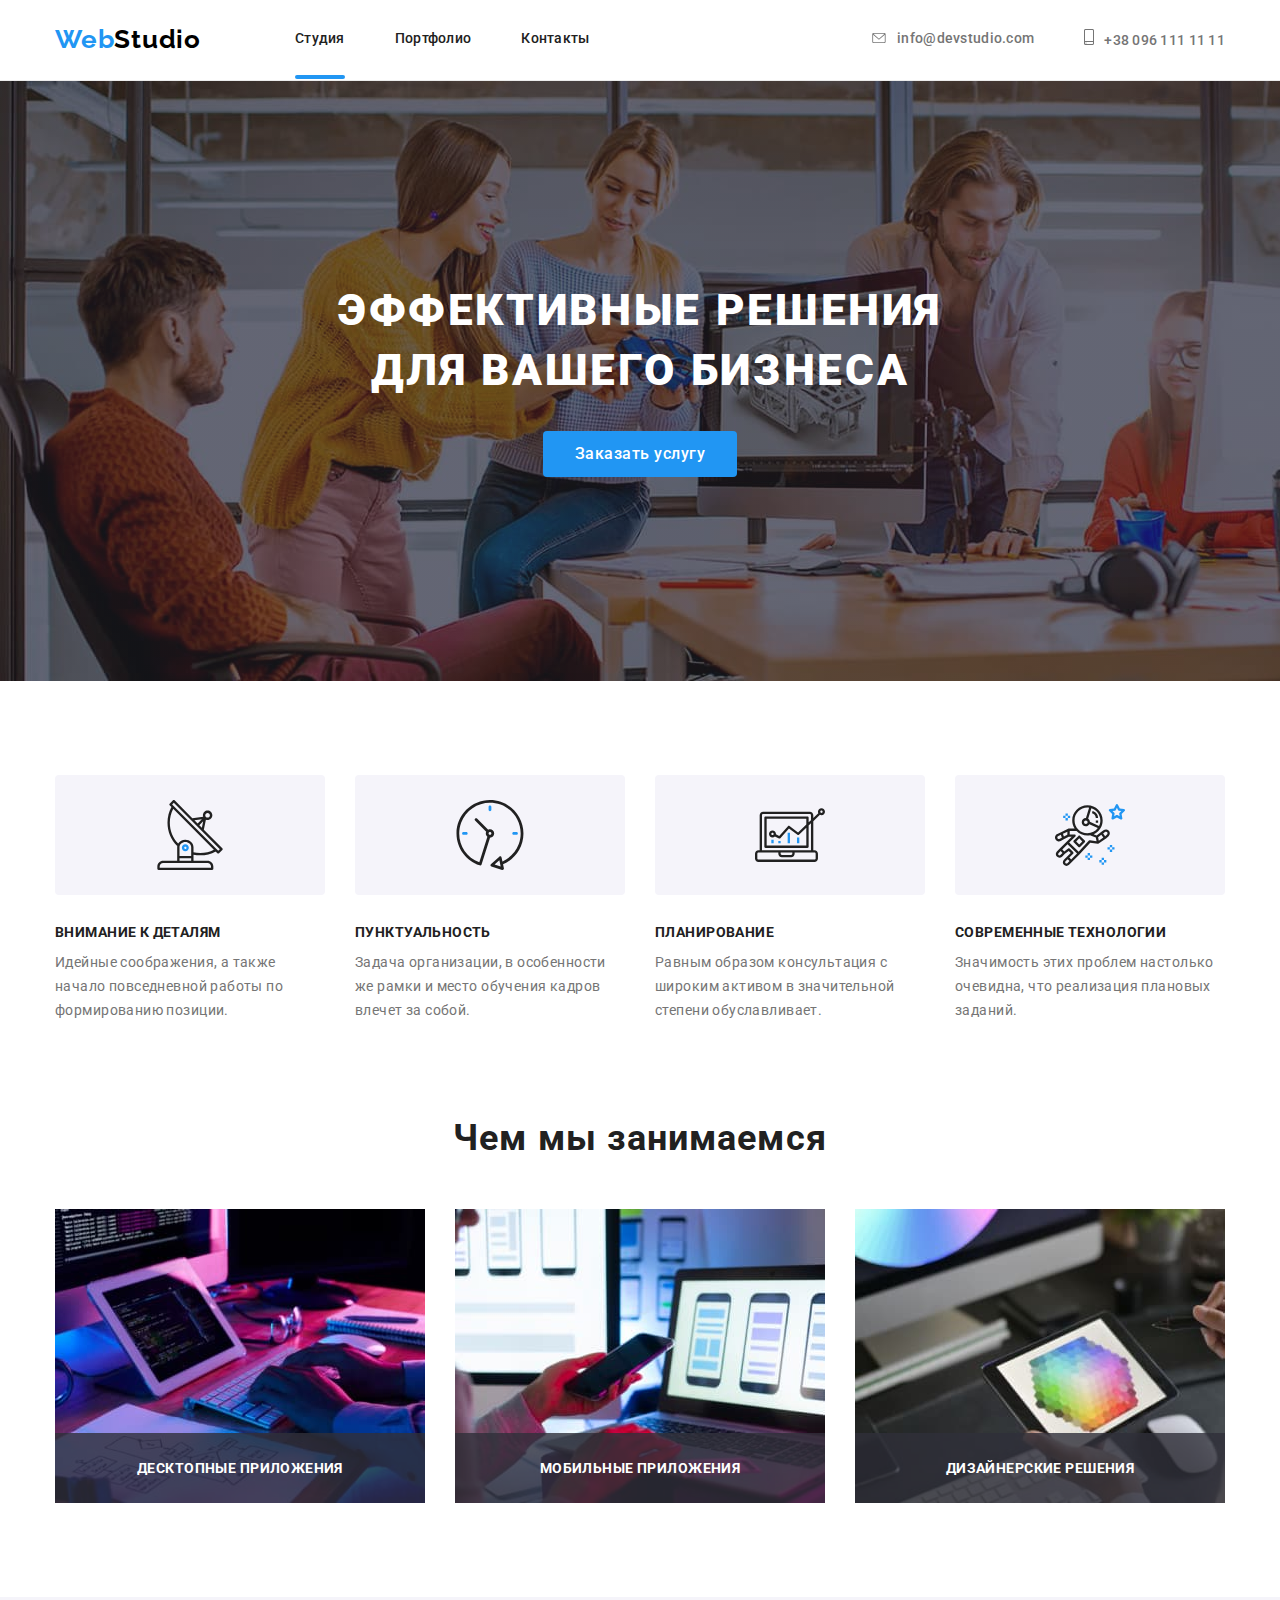
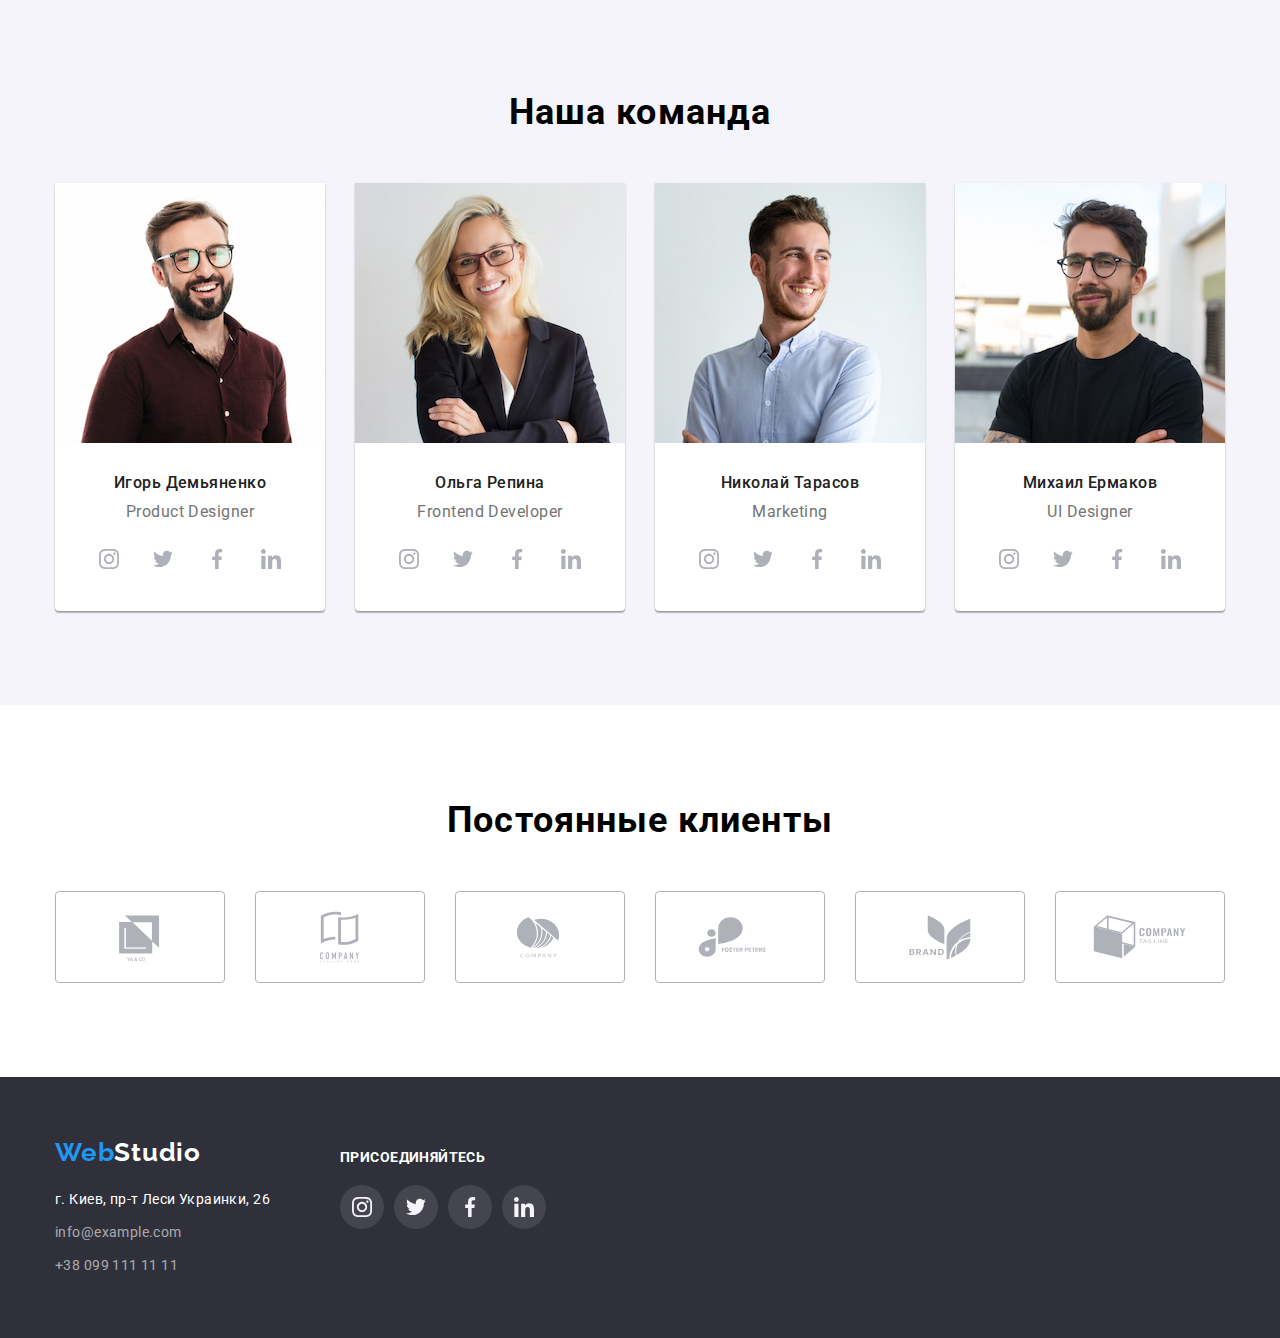
==== index.html @ 4d93e909 "Вигружає контент, Добавляє ховер" ====
<!DOCTYPE html>
<html lang="ru">
  <head>
    <meta charset="UTF-8" />
    <meta http-equiv="X-UA-Compatible" content="IE=edge" />
    <meta name="viewport" content="width=device-width, initial-scale=1.0" />
    <title>Web studio</title>
    <link
      href="https://fonts.googleapis.com/css2?family=Raleway:wght@700&family=Roboto:wght@400;500;700;900&display=swap"
      rel="stylesheet"
    />
    <link
      rel="stylesheet"
      href="https://cdnjs.cloudflare.com/ajax/libs/modern-normalize/1.1.0/modern-normalize.min.css"
    />
    <link rel="stylesheet" href="./css/styles.css" />
  </head>
  <body>
    <!--Шапка -->
    <header>
      <div class="container main-nav">
        <nav class="nav-title">
          <a href="./index.html" class="logo"
            ><span class="logo-alt-color">Web</span>Studio</a
          >
          <ul class="site-nav">
            <li class="list"><a href="./index.html" class="link current">Студия</a></li>
            <li class="list">
              <a href="./portfolio.html" class="link">Портфолио</a>
            </li>
            <li class="list"><a href="" class="link">Контакты</a></li>
          </ul>
        </nav>
        
        <div class="nav-contacts">
          <ul class="contacts-list">
            <li class="list">              
              <a href="info@devstudio.com" class="link contact-hover">
              
              <svg class="contact-icon" width="16" height="10">
                <use href="./images/icons.svg#icon-envelope"></use>
              </svg>info@devstudio.com</a>
              
            </li>
            <li class="list  ">
              <a href="tell:+380961111111" class="link">

                <svg class="contact-icon" width="10" height="16">
                <use href="./images/icons.svg#icon-smartphone"></use>
              </svg>+38 096 111 11 11</a>

            </li>
          </ul>
        </div>
      </div>
    </header>
    <!-- Основной контент -->
    <main>
      <!--Герой -->
      
      <section class="hero">
        <div class="container">
          <div class="hero-bg"></div>
          <h1 class="hero-title">Эффективные решения для вашего бизнеса</h1>
          <button type="button" class="button primary">Заказать услугу</button>
        </div>
      </section>

      <!--Особенности -->
      <section class="features">
        <div class="container">
          <h2 class="visually-hidden">Особенности</h2>
          <ul class="feature-list">
            <li class="list">
              <div class="feature-box">
              <svg class="icon features-icon" width="70" height="70">
                <use href="./images/icons.svg#icon-antenna"></use>
              </svg>
              </div>  
              <h3 class="feature-title">Внимание к деталям</h3>
              <p class="feature-description">
                Идейные соображения, а также начало повседневной работы по
                формированию позиции.
              </p>
            </li>
            <li class="list">
              <div class="feature-box">
              <svg class="icon features-icon" width="70" height="70">
                <use href="./images/icons.svg#icon-clock"></use>
              </svg>
            </div>
              <h3 class="feature-title">Пунктуальность</h3>
              <p class="feature-description">
                Задача организации, в особенности же рамки и место обучения
                кадров влечет за собой.
              </p>
            </li>
            <li class="list">
              <div class="feature-box">
              <svg class="icon features-icon" width="70" height="70">
                <use href="./images/icons.svg#icon-diagram"></use>
              </svg>
            </div>
              <h3 class="feature-title">Планирование</h3>
              <p class="feature-description">
                Равным образом консультация с широким активом в значительной
                степени обуславливает.
              </p>
            </li>
            <li class="list">
              <div class="feature-box">
              <svg class="icon features-icon" width="70" height="70">
                <use href="./images/icons.svg#icon-astronaut"></use>
              </svg>
            </div>
              <h3 class="feature-title">Современные технологии</h3>
              <p class="feature-description">
                Значимость этих проблем настолько очевидна, что реализация
                плановых заданий.
              </p>
            </li>
          </ul>
        </div>
      </section>
      <!--Чем мы занимаемся-->
      <section class="employment">
        <div class="container">
          <h2 class="employment-title">Чем мы занимаемся</h2>
          <ul class="employment-list">
            <li class="list">
              <div class="employment-label">                
                <img src="./images/box1.jpg" alt="box1" width="370" />
                <p class="label">Десктопные приложения</p>
              </div> 
            </li>
            <li class="list">
              <div class="employment-label">
              <img src="./images/box2.jpg" alt="box2" width="370" />
              <p class="label">Мобильные приложения</p>
            </div>
            </li>
            <li class="list">
              <div class="employment-label">
              <img src="./images/box3.jpg" alt="box3" width="370" />
              <p class="label">Дизайнерские решения</p>
            </div>
            </li>
          </ul>
        </div>
      </section>
      <!--Наша команда-->
      <section class="our-team">
        <div class="container">
          <h2 class="our-team-title">Наша команда</h2>
          <ul class="our-team-list">
            <li class="list">
              <img src="./images/img1.jpg" alt="Игорь Демьяненко" width="270" />
              <div class="our-team-block">
                <h3 class="team-member">Игорь Демьяненко</h3>
                <p class="duties">Product Designer</p>
                <ul class=" social-list">
                  <li class="social-list-link">
                    <a href="" class="social-link">
                      <svg class="our-team-icon " width="20" height="20">
                        <use href="./images/icons.svg#icon-instagram"></use>
                      </svg>
                    </a>
                  </li>
                  <li class="social-list-link">
                    <a href="" class="social-link">
                      <svg class="our-team-icon " width="20" height="20">
                        <use href="./images/icons.svg#icon-twitter"></use>
                      </svg>
                    </a>
                  </li>
                  <li class="social-list-link">
                    <a href="" class="social-link">
                      <svg class="our-team-icon " width="20" height="20" >
                        <use href="./images/icons.svg#icon-facebook"></use>
                      </svg>
                    </a>
                  </li >
                  <li class="social-list-link">
                    <a href="" class="social-link">
                      <svg class="our-team-icon "width="20" height="20">
                        <use href="./images/icons.svg#icon-linkedin"></use>
                      </svg>
                    </a>
                  </li>
              </ul>
              </div>
            </li>
            <li class="list">
              <img src="./images/img2.jpg" alt="Ольга Репина" width="270" />
              <div class="our-team-block">
                <h3 class="team-member">Ольга Репина</h3>
                <p class="duties">Frontend Developer</p>
                <ul class=" social-list">
                  <li class="social-list-link">
                    <a href="instagram" class="social-link">
                      <svg class="our-team-icon " width="20" height="20">
                        <use href="./images/icons.svg#icon-instagram"></use>
                      </svg>
                    </a>
                  </li>
                  <li class="social-list-link">
                    <a href="twitter" class="social-link">
                      <svg class="our-team-icon " width="20" height="20">
                        <use href="./images/icons.svg#icon-twitter"></use>
                      </svg>
                    </a>
                  </li>
                  <li class="social-list-link">
                    <a href="facebook" class="social-link">
                      <svg class="our-team-icon " width="20" height="20" >
                        <use href="./images/icons.svg#icon-facebook"></use>
                      </svg>
                    </a>
                  </li >
                  <li class="social-list-link">
                    <a href="linkedin" class="social-link">
                      <svg class="our-team-icon "width="20" height="20">
                        <use href="./images/icons.svg#icon-linkedin"></use>
                      </svg>
                    </a>
                  </li>
              </ul>
              </div>
            </li>
            <li class="list">
              <img src="./images/img3.jpg" alt="Николай Тарасов" width="270" />
              <div class="our-team-block">
                <h3 class="team-member">Николай Тарасов</h3>
                <p class="duties">Marketing</p>
                <ul class=" social-list">
                  <li class="social-list-link">
                    <a href="instagram" class="social-link">
                      <svg class="our-team-icon " width="20" height="20">
                        <use href="./images/icons.svg#icon-instagram"></use>
                      </svg>
                    </a>
                  </li>
                  <li class="social-list-link">
                    <a href="twitter" class="social-link">
                      <svg class="our-team-icon " width="20" height="20">
                        <use href="./images/icons.svg#icon-twitter"></use>
                      </svg>
                    </a>
                  </li>
                  <li class="social-list-link">
                    <a href="facebook" class="social-link">
                      <svg class="our-team-icon " width="20" height="20" >
                        <use href="./images/icons.svg#icon-facebook"></use>
                      </svg>
                    </a>
                  </li >
                  <li class="social-list-link">
                    <a href="linkedin" class="social-link">
                      <svg class="our-team-icon "width="20" height="20">
                        <use href="./images/icons.svg#icon-linkedin"></use>
                      </svg>
                    </a>
                  </li>
              </ul>
              </div>
            </li>
            <li class="list">
              <img src="./images/img4.jpg" alt="Михаил Ермаков" width="270" />
              <div class="our-team-block">
                <h3 class="team-member">Михаил Ермаков</h3>
                <p class="duties">UI Designer</p>
                <ul class=" social-list">
                  <li class="social-list-link">
                    <a href="instagram" class="social-link">
                      <svg class="our-team-icon " width="20" height="20">
                        <use href="./images/icons.svg#icon-instagram"></use>
                      </svg>
                    </a>
                  </li>
                  <li class="social-list-link">
                    <a href="twitter" class="social-link">
                      <svg class="our-team-icon " width="20" height="20">
                        <use href="./images/icons.svg#icon-twitter"></use>
                      </svg>
                    </a>
                  </li>
                  <li class="social-list-link">
                    <a href="facebook" class="social-link">
                      <svg class="our-team-icon " width="20" height="20" >
                        <use href="./images/icons.svg#icon-facebook"></use>
                      </svg>
                    </a>
                  </li >
                  <li class="social-list-link">
                    <a href="linkedin" class="social-link">
                      <svg class="our-team-icon "width="20" height="20">
                        <use href="./images/icons.svg#icon-linkedin"></use>
                      </svg>
                    </a>
                  </li>
              </ul>
        </div>
      </section>

      <!-- Постоянные клиенты -->
      <section class="clients">
        <div class="container">
          <h2 class="clients-title">Постоянные клиенты</h2>
          <ul class="clients-list">
            <li class="list">
              <a href="" class="clients-box">
                <svg class="icon " width="106" height="60">
                  <use href="./images/icons.svg#icon-logo1"></use>
                </svg>
              </a>
            </li>
            <li class="list">
              <a href=""  class="clients-box">
                <svg class="icon " width="106" height="60">
                  <use href="./images/icons.svg#icon-logo2"></use>
                </svg>
              </a>
            </li>
            <li class="list">
              <a href="" class="clients-box">
                <svg class="icon " width="106" height="60">
                  <use href="./images/icons.svg#icon-logo3"></use>
                </svg>
              </a>
            </li>
            <li class="list">
              <a href=""  class="clients-box">
                <svg class="icon " width="106" height="60">
                  <use href="./images/icons.svg#icon-logo4"></use>
                </svg>
              </a>
            </li>
            <li class="list">
              <a href=""  class="clients-box">
                <svg class="icon " width="106" height="60">
                  <use href="./images/icons.svg#icon-logo5"></use>
                </svg>
              </a>
            </li>
            <li class="list">
              <a href=""  class="clients-box">
                <svg class="icon " width="106" height="60">
                  <use href="./images/icons.svg#icon-logo6"></use>
                </svg>
              </a>
            </li>
          </ul>
        </div>
      </section>
    </main>
    <footer>
      <!--Футер-->
      <div class="container footer-connect">        
        <div class="footer-address">
          <a href="./index.html" class="logo"
          ><span class="logo-alt-color">Web</span>Studio</a>
        <address class="address">
          <ul class="address-list">
            <li class="list">
              <a href="" class="link"> г. Киев, пр-т Леси Украинки, 26</a>
            </li>
            <li class="list">
              <a href="mailto:info@example.com" class="link link-alt-color"
                >info@example.com</a
              >
            </li>
            <li class="list">
              <a href="tell:+380991111111" class="link link-alt-color"
                >+38 099 111 11 11
              </a>
            </li>
          </ul>
        </address>
        </div>
        <div class="footer-connect-section">
          <h2 class="footer-connect-title">присоединяйтесь</h2>
            <ul class=" social-list">
              <li class="social-list-link">
                <a href="instagram" class="social-link">
                  <svg class="connect-icon " width="20" height="20">
                    <use href="./images/icons.svg#icon-instagram"></use>
                  </svg>
                </a>
              </li>
              <li class="social-list-link">
                <a href="twitter" class="social-link">
                  <svg class="connect-icon " width="20" height="20">
                    <use href="./images/icons.svg#icon-twitter"></use>
                  </svg>
                </a>
              </li>
              <li class="social-list-link">
                <a href="facebook" class="social-link">
                  <svg class="connect-icon " width="20" height="20" >
                    <use href="./images/icons.svg#icon-facebook"></use>
                  </svg>
                </a>
              </li >
              <li class="social-list-link">
                <a href="linkedin" class="social-link">
                  <svg class="connect-icon "width="20" height="20">
                    <use href="./images/icons.svg#icon-linkedin"></use>
                  </svg>
                </a>
              </li>
          </ul>
          </div>     
        </div>
      </div>
    </footer>
  </body>
</html>
---- css/styles.css ----
:root {
  --primary-text-color: #000000;
  --main-text-color: #212121;
  --title-text-color: #757575;
  --accent-color: #2196f3;
  --primary-wite-color: #ffffff;
  --primary-button-color: #f5f4fa;
  --footer-color: #2f303a;
  --icon-primary-color: #afb1b8;
}
body {
  background-color: var(--primary-white-color);
  color: var(--primary-text-color);

  font-family: "Roboto", sans-serif;
  letter-spacing: 0.02em;
  font-size: 14px;
  line-height: 1.17;
}

h1,
h2,
h3,
h4,
h5,
h6,
p,
ul {
  margin: 0;
  padding: 0;
}
.container {
  margin-left: auto;
  margin-right: auto;
  width: 1200px;
  padding-left: 15px;
  padding-right: 15px;
}

/* Logo */
.logo {
  color: var(--primary-text-color);
  font-family: "Raleway", sans-serif;
  font-weight: 700;
  font-size: 26px;
  line-height: 1.19;
  letter-spacing: 0.03em;
  text-decoration: none;
}
.logo-alt-color {
  color: var(--accent-color);
}
img {
  display: block;
  /* ------------------------- */
}

/* ----------------------------- */
/* Хедер */
header {
  padding-top: 24px;
  padding-bottom: 25px;
  border-bottom: 1px solid #ececec;
  display: block;
}

/* Навигация */

.container .main-nav {
  display: flex;
  align-items: center;
}
.main-nav {
  display: flex;
  align-items: center;
}
.nav-title {
  display: flex;
  align-items: center;
}
.site-nav {
  display: flex;
}

.site-nav .link {
  position: relative;
}
.link.current::after {
  content: "";
  position: absolute;

  left: 0;
  bottom: -33px;

  width: 100%;
  height: 4px;
  border-radius: 2px;

  background-color: var(--accent-color);
}

.contacts-list {
  display: flex;
  align-items: center;
}
.nav-contacts {
  margin-left: auto;
}
.main-nav .logo {
  margin-right: 94px;
}
.site-nav .list + .list,
.contacts-list .list + .list {
  margin-left: 50px;
}
.site-nav .link {
  color: var(--main-text-color);
  text-decoration: none;
}

.link {
  color: var(--title-text-color);
  text-decoration: none;
}
.link:hover,
.link:focus {
  color: var(--accent-color);
  transition-duration: 250ms;
}
.list {
  color: var(--main-text-color);
  font-size: 14px;
  font-weight: 500;
  line-height: 1.14;
  letter-spacing: 0.02em;
  list-style: none;
  font-style: normal;
}
.contact-icon {
  margin-right: 10px;
  fill: currentColor;
}
.contact-icon:hover,
.contact-icon:focus {
  fill: var(--accent-color);
  transition-duration: 250ms;
  transition-timing-function: cubic-bezier(0.4, 0, 0.2, 1);
}

/* Герой */
.hero .container {
  padding-top: 200px;
  padding-bottom: 200px;
}
.hero {
  text-align: center;
}
.hero {
  max-width: 1600px;
  height: 600px;
  background: #c4c4c4;
  background-image: linear-gradient(
      rgba(47, 48, 58, 0.4),
      rgba(47, 48, 58, 0.4)
    ),
    url(../images/hero-bg-img.jpg);
  background-size: cover;
  margin-left: auto;
  margin-right: auto;
  padding-left: 15px;
  padding-right: 15px;
}
.hero-title {
  color: var(--primary-wite-color);
  text-transform: uppercase;
  font-size: 44px;
  font-weight: 900;
  line-height: 1.36;
  letter-spacing: 0.06em;
  max-width: 55%;
  margin: 0px auto 30px;
}
/* Кнопка */
.button {
  color: var(--primary-wite-color);
  background-color: var(--accent-color);
  font-size: 16px;
  font-weight: 500;
  line-height: 1.62;
  letter-spacing: 0.03em;

  cursor: pointer;
  font-family: inherit;
  border: none;

  padding: 10px 32px;
  border-radius: 4px;
}

.button-secondary {
  color: var(--primary-text-color);
  background-color: var(--primary-button-color);
  font-size: 16px;
  font-weight: 500;
  line-height: 1.88;
  letter-spacing: 0.03em;
  text-align: center;

  border: none;
  cursor: pointer;
  font-family: inherit;
  text-decoration: none;
  border-radius: 4px;
  padding: 6px 22px;
}
.button-secondary:hover,
.button-secondary:focus {
  background-color: var(--accent-color);
  color: var(--primary-wite-color);
  box-shadow: 0px 3px 1px rgba(0, 0, 0, 0.1), 0px 1px 2px rgba(0, 0, 0, 0.08),
    0px 2px 2px rgba(0, 0, 0, 0.12);
  transition-duration: 250ms;
  transition-timing-function: cubic-bezier(0.4, 0, 0.2, 1);
}
/* Особенности */

.visually-hidden {
  position: absolute;
  white-space: nowrap;
  width: 1px;
  height: 1px;
  overflow: hidden;
  border: 0;
  padding: 0;
  clip: rect(0 0 0 0);
  clip-path: inset(50%);
  margin: -1px;
}
.feature-box {
  display: flex;
  justify-content: center;
  align-items: center;
  width: 270px;
  height: 120px;
  border-radius: 4px;
  background-color: var(--primary-button-color);
}

.features {
  padding-top: 94px;
  padding-bottom: 94px;
}
.features .container p {
  margin-top: 10px;
}
.feature-list {
  display: flex;
}
.feature-list .list {
  max-width: 270px;
}
.feature-list .list + .list {
  margin-left: 30px;
}

.feature-title {
  color: var(--main-text-color);
  text-transform: uppercase;
  font-size: 14px;
  font-weight: 700;
  line-height: 1.14;
  letter-spacing: 0.03em;
  margin-top: 30px;
}
.feature-description {
  color: var(--title-text-color);
  font-size: 14px;
  font-weight: 400;
  line-height: 1.71;
  letter-spacing: 0.03em;
  font-family: Roboto;
}
/* Чем мы занимаемся  */
.employment-title {
  color: var(--main-text-color);
  font-weight: 700;
  font-size: 36px;
  line-height: 1.17;
  text-align: center;
  letter-spacing: 0.03em;
}
.employment-list {
  display: flex;
}
.employment-list .list + .list {
  margin-left: 30px;
}
.employment {
  padding-bottom: 94px;
}
.container .employment-title {
  margin-bottom: 50px;
}
.employment-label{
  position: relative;
}

.label {
  display: flex;
  justify-content: center;
  align-items: center;
  position: absolute;
  bottom: 0;
  left: 0;

  width: 100%;
  height: 70px;
  font-weight: 700;
  font-size: 14px;
  line-height: 16px;
  text-align: center;
  letter-spacing: 0.03em;
  text-transform: uppercase;
  color: var(--primary-wite-color);
  background-color:   rgba(47, 48, 58, 0.8);
}

/* Команда */
.our-team {
  background-color: var(--primary-button-color);

  padding-top: 94px;
  padding-bottom: 94px;
}
.our-team-title {
  font-weight: 700;
  font-size: 36px;
  line-height: 1.17;
  text-align: center;
  letter-spacing: 0.03em;

  margin-bottom: 50px;
}
.our-team-list {
  display: flex;
}
.our-team-list .list + .list {
  margin-left: 30px;
}

.our-team-list .list {
  background: #ffffff;

  box-shadow: 0px 1px 3px rgba(0, 0, 0, 0.12), 0px 1px 1px rgba(0, 0, 0, 0.14),
    0px 2px 1px rgba(0, 0, 0, 0.2);
  border-radius: 0px 0px 4px 4px;
  text-align: center;
}

.team-member {
  color: var(--main-text-color);
  font-size: 16px;
  font-weight: 500;
  line-height: 1.19;
  letter-spacing: 0.03em;

  margin-bottom: 10px;
}
.duties {
  color: var(--title-text-color);
  font-size: 16px;
  font-weight: 400;
  line-height: 1.19;
  letter-spacing: 0.03em;
  margin-bottom: 16px;
}
.our-team-block {
  padding: 30px;
}

/* social */
.social-list {
  display: flex;
  justify-content: center;
  align-items: center;
  padding: 0;
  margin: 0;
  list-style: none;
}

.social-list-link + .social-list-link {
  margin-left: 10px;
}

.social-link {
  display: flex;
  justify-content: center;
  align-items: center;
  padding: 0px;
  width: 44px;
  height: 44px;
  border: none;
  border-radius: 50%;
  cursor: pointer;
  color: var(--primary-wite-color);
  fill: var(--primary-wite-color);
}
.social-link .our-team-icon {
  fill: var(--icon-primary-color);
}

.social-link:hover,
.social-link:focus {
  background-color: var(--accent-color);
  transition-duration: 250ms;
}
.social-link:hover .our-team-icon,
.social-link:focus .our-team-icon {
  fill: currentColor;
  transition-duration: 250ms;
  transition-timing-function: cubic-bezier(0.4, 0, 0.2, 1);
}

/* Постоянные клиенты  */
.clients {
  padding-top: 94px;
  padding-bottom: 94px;
}
.clients-title {
  font-weight: 700;
  font-size: 36px;
  line-height: 1.17;
  text-align: center;
  letter-spacing: 0.03em;

  margin-bottom: 50px;
}
.clients-list {
  display: flex;
  justify-content: center;
  align-items: center;
  padding: 0;
  margin: 0;
  list-style: none;
}
.clients-list .list + .list {
  margin-left: 30px;
}

.clients-box {
  display: flex;
  width: 170px;
  height: 92px;
  border: 1px solid var(--icon-primary-color);
  border-radius: 4px;
  padding: 16px 32px;
}
.clients-box:hover .icon,
.clients-box:focus .icon {
  fill: var(--accent-color);
  transition-duration: 250ms;
  transition-timing-function: cubic-bezier(0.4, 0, 0.2, 1);
}

.clients-box:hover,
.clients-box:focus {
  fill: var(--accent-color);
  border: 1px solid var(--accent-color);
  transition-duration: 250ms;
  transition-timing-function: cubic-bezier(0.4, 0, 0.2, 1);
}
.icon {
  fill: var(--icon-primary-color);
}
/* Портфолио */
.portfolio {
  padding-top: 94px;
  padding-bottom: 94px;
}
.portfolio-title {
  text-align: center;
}
.portfolio-nav {
  display: flex;
  margin-bottom: 50px;
}
.portfolio-nav {
  justify-content: center;
  align-items: center;
}
.portfolio-nav .list + .list {
  margin-left: 8px;
}

/* ---------------------- */
.border {
  position: relative;
  background: #ffffff;
  border: 1px solid #eeeeee;
  box-sizing: border-box;
  padding: 20px 24px;
}
 .portfolio-item:hover,
 .portfolio-item:focus  {
  box-shadow: 0px 1px 1px rgba(0, 0, 0, 0.12), 0px 4px 4px rgba(0, 0, 0, 0.06),
    1px 4px 6px rgba(0, 0, 0, 0.16);
    transition-duration: 250ms;
    transition-timing-function: cubic-bezier(0.4, 0, 0.2, 1);
}

.portfolio-items {
  display: flex;
  flex-wrap: wrap;
  margin-left: -30px;
  margin-top: -30px;
}
.portfolio-items .list {
  margin-left: 30px;
  margin-top: 30px;
  flex-basis: calc((100% - 90px) / 3);
}

.description {
  color: var(--main-text-color);
  font-size: 18px;
  font-weight: 700;
  line-height: 2;
  letter-spacing: 0.06em;
}
.portfolio-items .title {
  color: var(--title-text-color);
  font-size: 16px;
  font-weight: 400;
  line-height: 1.88;
  letter-spacing: 0.03em;
}
.portfolio-item{
  display: flex;
  flex-wrap: wrap;
}

.portfolio-item-wrap{
  position: relative;
  overflow: hidden;
}

.portfolio-text {
  position: absolute;
  top: 0;
  left: 0;
  padding: 63px 24px;
 
  font-weight: 400;
  font-size: 18px;
  line-height: 1.56;   
  letter-spacing: 0.03em;

  color: var(--primary-wite-color);
  background: rgba(33, 150, 243, 0.9);

  height: 100%;
  transform: translateY(100%);
  transition: transform 250ms;
  overflow: auto;
}
.portfolio-item:hover .portfolio-text,
.portfolio-item:focus .portfolio-text {
  transform: translateY(0);
}

/* Футтер */
footer {
  background-color: var(--footer-color);
}
footer .logo {
  color: var(--primary-wite-color);
}
address .link {
  color: #ffffff;
  font-size: 14px;
  font-weight: 400;
  line-height: 1.71;
  letter-spacing: 0.03em;
}
address .link-alt-color {
  color: rgb(255, 255, 255, 0.6);
}
footer {
  padding-top: 60px;
  padding-bottom: 60px;
}

address {
  margin-top: 20px;
}
address .list + .list {
  margin-top: 9px;
}

/* присоединяйтесь */
.footer-address {
  margin-right: 70px;
}
.footer-connect {
  display: flex;
  align-items: flex-start;
}
.connect-icon {
  fill: var(--primary-button-color);
}
.footer-connect-title {
  margin-top: 12px;
  margin-bottom: 20px;
  font-weight: bold;
  font-size: 14px;
  line-height: calc(16 / 14);
  letter-spacing: 0.03em;
  text-transform: uppercase;

  color: var(--primary-wite-color);
}
.footer-connect-section .social-link {
  background-color: rgba(255, 255, 255, 0.1);
  cursor: pointer;
  color: var(--primary-wite-color);
  fill: var(--primary-wite-color);
}
.social-link:hover,
.social-link:focus {
  background-color: var(--accent-color);
  transition-duration: 250ms;
  transition-timing-function: cubic-bezier(0.4, 0, 0.2, 1);
}
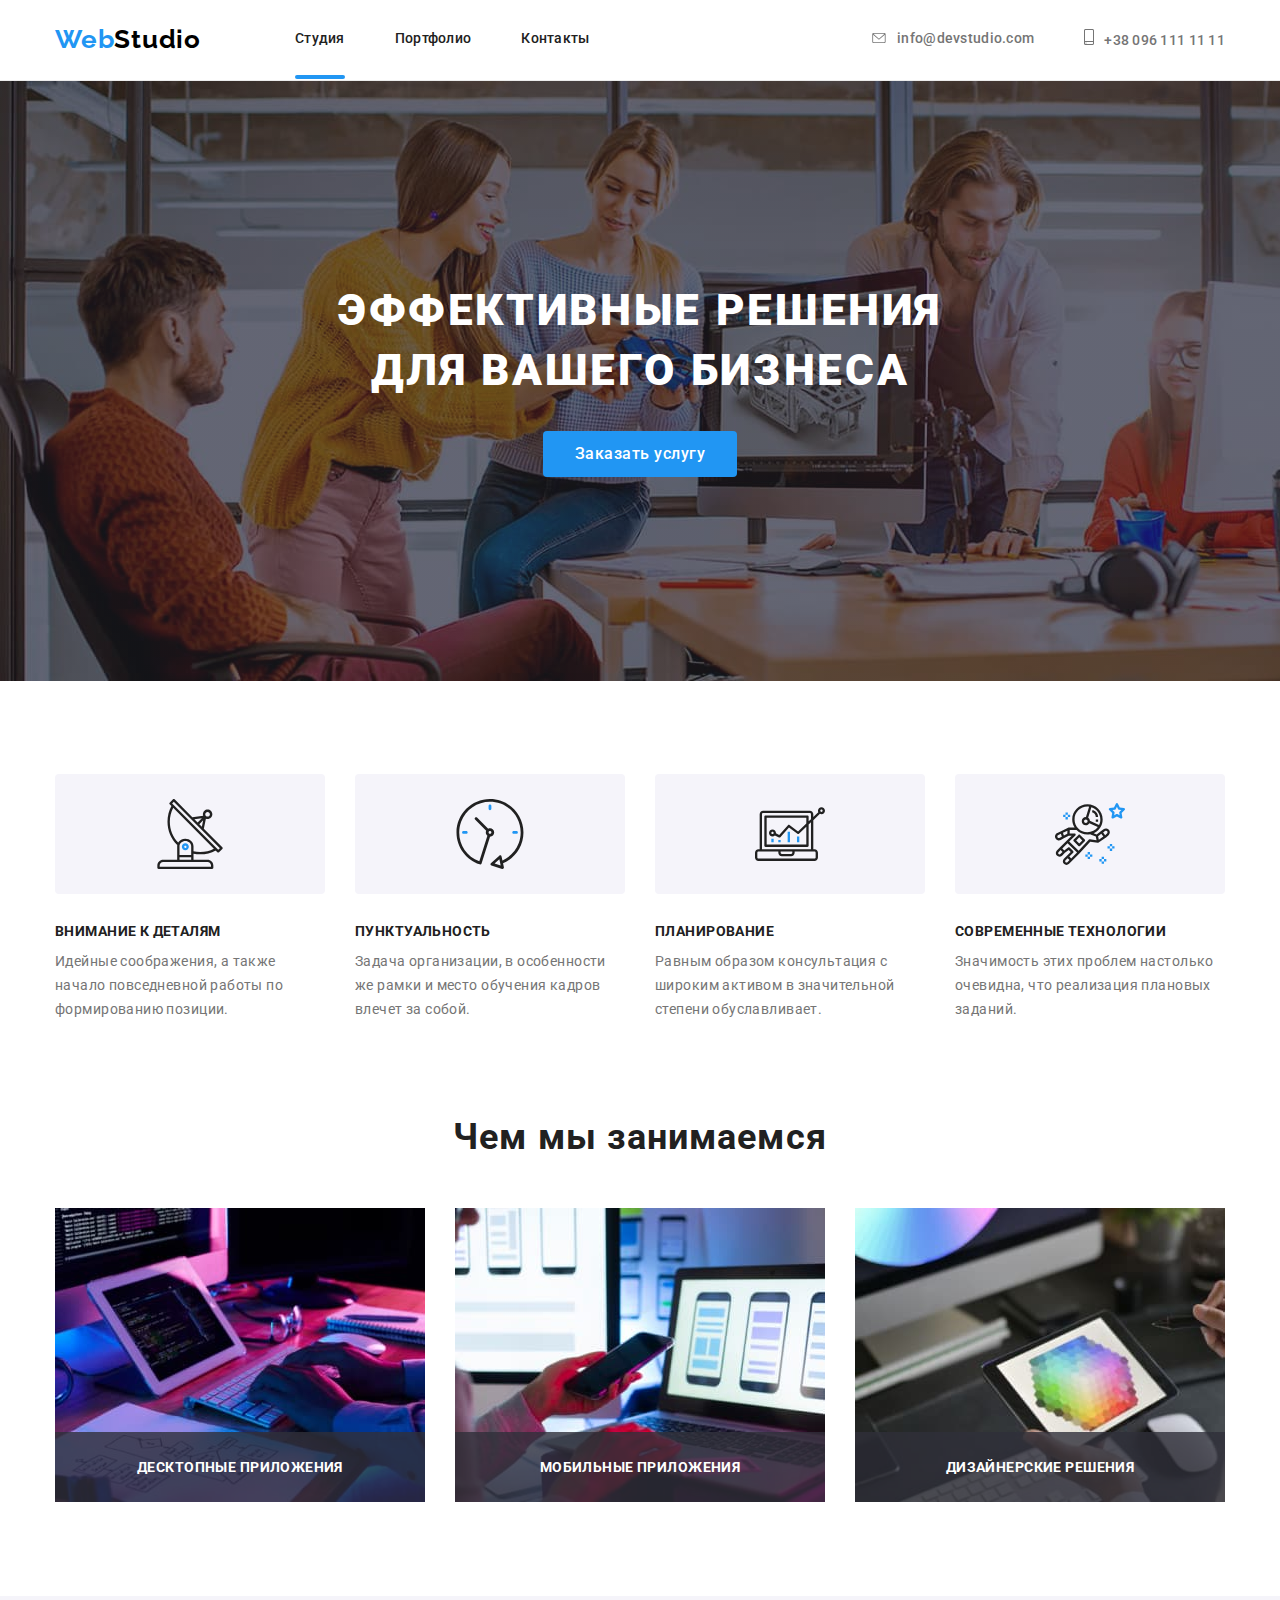
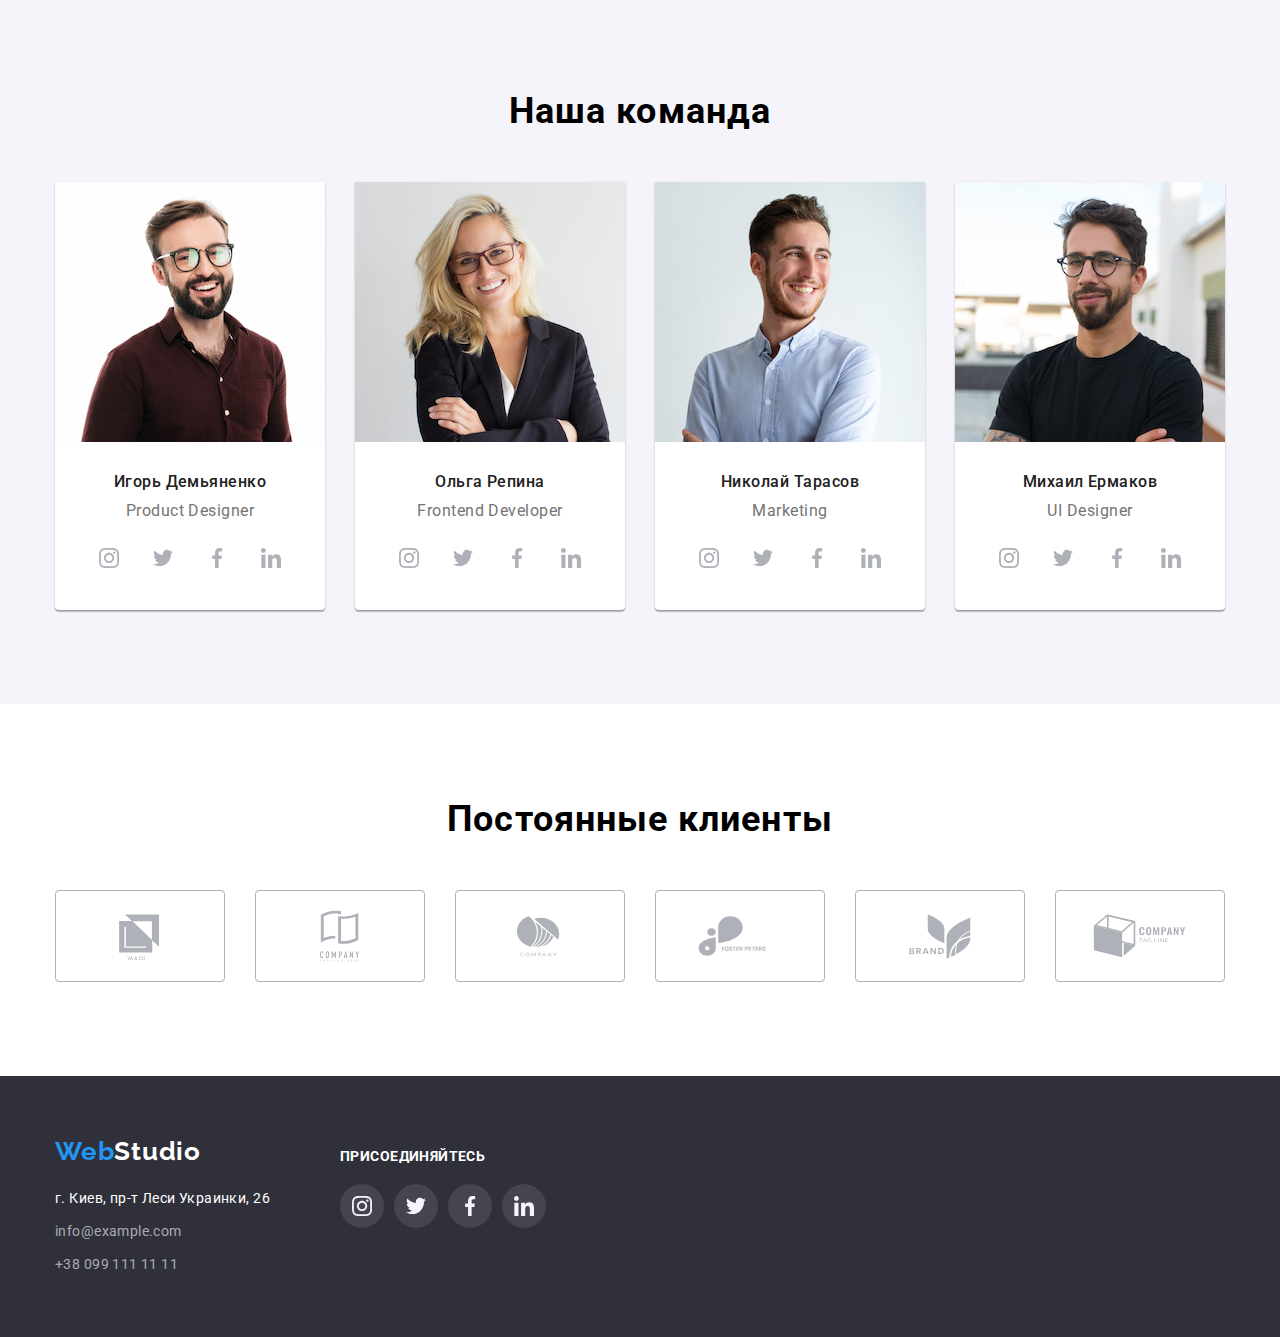
==== commit 8956542d: "Додає модальне вікно" ====
--- a/index.html
+++ b/index.html
@@ -62,7 +62,29 @@
         <div class="container">
           <div class="hero-bg"></div>
           <h1 class="hero-title">Эффективные решения для вашего бизнеса</h1>
-          <button type="button" class="button primary">Заказать услугу</button>
+          <!-- Модальное окно -->
+
+          <button data-modal-open type="button" class="button primary" >Заказать услугу</button>
+
+          <div class="backdrop is-hidden" data-modal>
+            <div class="modal">
+              <p>
+                Lorem ipsum dolor, sit amet consectetur adipisicing elit. 
+                Consequatur in tempore ea aliquam praesentium at obcaecati
+                officiis aspernatur, reiciendis magni, eius, accusantium 
+                voluptatum ex blanditiis. Autem quidem dolorum sed delectus?
+              </p>
+              <div>
+              
+              </div>
+              <button data-modal-close class="close-button">
+              <svg class="close-icon " width="20" height="20">
+                <use href="./images/icons.svg#icon-cross"></use>
+              </svg></button>
+            </div>            
+          </div>
+      
+          
         </div>
       </section>
 
@@ -182,7 +204,7 @@
                   </li >
                   <li class="social-list-link">
                     <a href="" class="social-link">
-                      <svg class="our-team-icon "width="20" height="20">
+                      <svg class="our-team-icon" width="20" height="20">
                         <use href="./images/icons.svg#icon-linkedin"></use>
                       </svg>
                     </a>
@@ -198,28 +220,28 @@
                 <ul class=" social-list">
                   <li class="social-list-link">
                     <a href="instagram" class="social-link">
-                      <svg class="our-team-icon " width="20" height="20">
+                      <svg class="our-team-icon" width="20" height="20">
                         <use href="./images/icons.svg#icon-instagram"></use>
                       </svg>
                     </a>
                   </li>
                   <li class="social-list-link">
                     <a href="twitter" class="social-link">
-                      <svg class="our-team-icon " width="20" height="20">
+                      <svg class="our-team-icon" width="20" height="20">
                         <use href="./images/icons.svg#icon-twitter"></use>
                       </svg>
                     </a>
                   </li>
                   <li class="social-list-link">
                     <a href="facebook" class="social-link">
-                      <svg class="our-team-icon " width="20" height="20" >
+                      <svg class="our-team-icon" width="20" height="20" >
                         <use href="./images/icons.svg#icon-facebook"></use>
                       </svg>
                     </a>
                   </li >
                   <li class="social-list-link">
                     <a href="linkedin" class="social-link">
-                      <svg class="our-team-icon "width="20" height="20">
+                      <svg class="our-team-icon" width="20" height="20">
                         <use href="./images/icons.svg#icon-linkedin"></use>
                       </svg>
                     </a>
@@ -235,28 +257,28 @@
                 <ul class=" social-list">
                   <li class="social-list-link">
                     <a href="instagram" class="social-link">
-                      <svg class="our-team-icon " width="20" height="20">
+                      <svg class="our-team-icon" width="20" height="20">
                         <use href="./images/icons.svg#icon-instagram"></use>
                       </svg>
                     </a>
                   </li>
                   <li class="social-list-link">
                     <a href="twitter" class="social-link">
-                      <svg class="our-team-icon " width="20" height="20">
+                      <svg class="our-team-icon" width="20" height="20">
                         <use href="./images/icons.svg#icon-twitter"></use>
                       </svg>
                     </a>
                   </li>
                   <li class="social-list-link">
                     <a href="facebook" class="social-link">
-                      <svg class="our-team-icon " width="20" height="20" >
+                      <svg class="our-team-icon" width="20" height="20" >
                         <use href="./images/icons.svg#icon-facebook"></use>
                       </svg>
                     </a>
                   </li >
                   <li class="social-list-link">
                     <a href="linkedin" class="social-link">
-                      <svg class="our-team-icon "width="20" height="20">
+                      <svg class="our-team-icon" width="20" height="20">
                         <use href="./images/icons.svg#icon-linkedin"></use>
                       </svg>
                     </a>
@@ -293,12 +315,15 @@
                   </li >
                   <li class="social-list-link">
                     <a href="linkedin" class="social-link">
-                      <svg class="our-team-icon "width="20" height="20">
+                      <svg class="our-team-icon" width="20" height="20">
                         <use href="./images/icons.svg#icon-linkedin"></use>
                       </svg>
                     </a>
                   </li>
-              </ul>
+                </ul>
+              </div>
+            </li>
+          </ul>
         </div>
       </section>
 
@@ -359,7 +384,7 @@
         <div class="footer-address">
           <a href="./index.html" class="logo"
           ><span class="logo-alt-color">Web</span>Studio</a>
-        <address class="address">
+         <address class="address">
           <ul class="address-list">
             <li class="list">
               <a href="" class="link"> г. Киев, пр-т Леси Украинки, 26</a>
@@ -375,43 +400,45 @@
               </a>
             </li>
           </ul>
-        </address>
-        </div>
-        <div class="footer-connect-section">
-          <h2 class="footer-connect-title">присоединяйтесь</h2>
+          </address>
+        </div>
+          <div class="footer-connect-section">
+            <h2 class="footer-connect-title">присоединяйтесь</h2>
             <ul class=" social-list">
-              <li class="social-list-link">
-                <a href="instagram" class="social-link">
-                  <svg class="connect-icon " width="20" height="20">
-                    <use href="./images/icons.svg#icon-instagram"></use>
-                  </svg>
-                </a>
-              </li>
-              <li class="social-list-link">
-                <a href="twitter" class="social-link">
-                  <svg class="connect-icon " width="20" height="20">
-                    <use href="./images/icons.svg#icon-twitter"></use>
-                  </svg>
-                </a>
-              </li>
-              <li class="social-list-link">
-                <a href="facebook" class="social-link">
-                  <svg class="connect-icon " width="20" height="20" >
-                    <use href="./images/icons.svg#icon-facebook"></use>
-                  </svg>
-                </a>
-              </li >
-              <li class="social-list-link">
-                <a href="linkedin" class="social-link">
-                  <svg class="connect-icon "width="20" height="20">
-                    <use href="./images/icons.svg#icon-linkedin"></use>
-                  </svg>
-                </a>
-              </li>
-          </ul>
-          </div>     
-        </div>
-      </div>
+                <li class="social-list-link">
+                  <a href="instagram" class="social-link">
+                    <svg class="connect-icon " width="20" height="20">
+                      <use href="./images/icons.svg#icon-instagram"></use>
+                    </svg>
+                  </a>
+                </li>
+                <li class="social-list-link">
+                  <a href="twitter" class="social-link">
+                    <svg class="connect-icon " width="20" height="20">
+                      <use href="./images/icons.svg#icon-twitter"></use>
+                    </svg>
+                  </a>
+                </li>
+                <li class="social-list-link">
+                  <a href="facebook" class="social-link">
+                    <svg class="connect-icon " width="20" height="20" >
+                      <use href="./images/icons.svg#icon-facebook"></use>
+                    </svg>
+                  </a>
+                </li >
+                <li class="social-list-link">
+                  <a href="linkedin" class="social-link">
+                    <svg class="connect-icon" width="20" height="20">
+                      <use href="./images/icons.svg#icon-linkedin"></use>
+                    </svg>
+                  </a>
+                </li>
+            </ul>
+        </div>     
+      </div>    
     </footer>
+
+    <script src="./js/modal.js"></script>
+
   </body>
 </html>
--- a/css/styles.css
+++ b/css/styles.css
@@ -222,10 +222,81 @@
   transition-duration: 250ms;
   transition-timing-function: cubic-bezier(0.4, 0, 0.2, 1);
 }
+/* Модальное окно */
+
+.backdrop {
+  position: fixed;
+  top: 0;
+  left: 0;
+  width: 100%;
+  height: 100%;
+  background-color: rgba(0, 0, 0, 0.5); 
+
+  opacity: 1;
+
+  transition: opacity 250ms cubic-bezier(0.4, 0, 0.2, 1);
+}
+
+.backdrop.is-hidden {
+  opacity: 0;
+  pointer-events: none;
+}
+
+.backdrop.is-hidden .modal {
+  transform: translate(-50%, -50%) scale(1.1);
+}
+
+.modal {
+  position: absolute;
+  top: 50%;
+  left: 50%;
+
+  min-height: 300px;
+  min-width: 400px;
+  padding: 15px;
+  padding-right: 40px;
+
+  background-color: var(--primary-wite-color);
+
+  transform: translate(-50%, -50%) scale(1);
+
+  transition: transform 250ms cubic-bezier(0.4, 0, 0.2, 1);
+
+
+}
+.close-button{
+  position: absolute;
+  display: flex;
+  top: 0;
+  right: 0;
+  width: 30px;
+  height: 30px;
+  margin: 8px;
+  padding: 0;
+  justify-content: center;
+  align-items: center;
+  background: transparent;
+  border: 1px solid rgba(0, 0, 0, 0.1);
+
+  border-radius: 50%;
+  cursor: pointer;
+}
+.close-icon{
+  display: flex;
+
+  margin: 0;
+  padding: 0;
+}
+.close-button:hover{
+  background-color: red;
+  fill: var(--primary-wite-color);
+  }
+
+
 /* Особенности */
 
 .visually-hidden {
-  position: absolute;
+  position: relative;
   white-space: nowrap;
   width: 1px;
   height: 1px;
@@ -291,18 +362,22 @@
 }
 .employment-list {
   display: flex;
+
 }
 .employment-list .list + .list {
   margin-left: 30px;
 }
 .employment {
   padding-bottom: 94px;
+
 }
 .container .employment-title {
   margin-bottom: 50px;
 }
 .employment-label{
   position: relative;
+  z-index: -1;
+ 
 }
 
 .label {
@@ -323,6 +398,7 @@
   text-transform: uppercase;
   color: var(--primary-wite-color);
   background-color:   rgba(47, 48, 58, 0.8);
+  
 }
 
 /* Команда */
